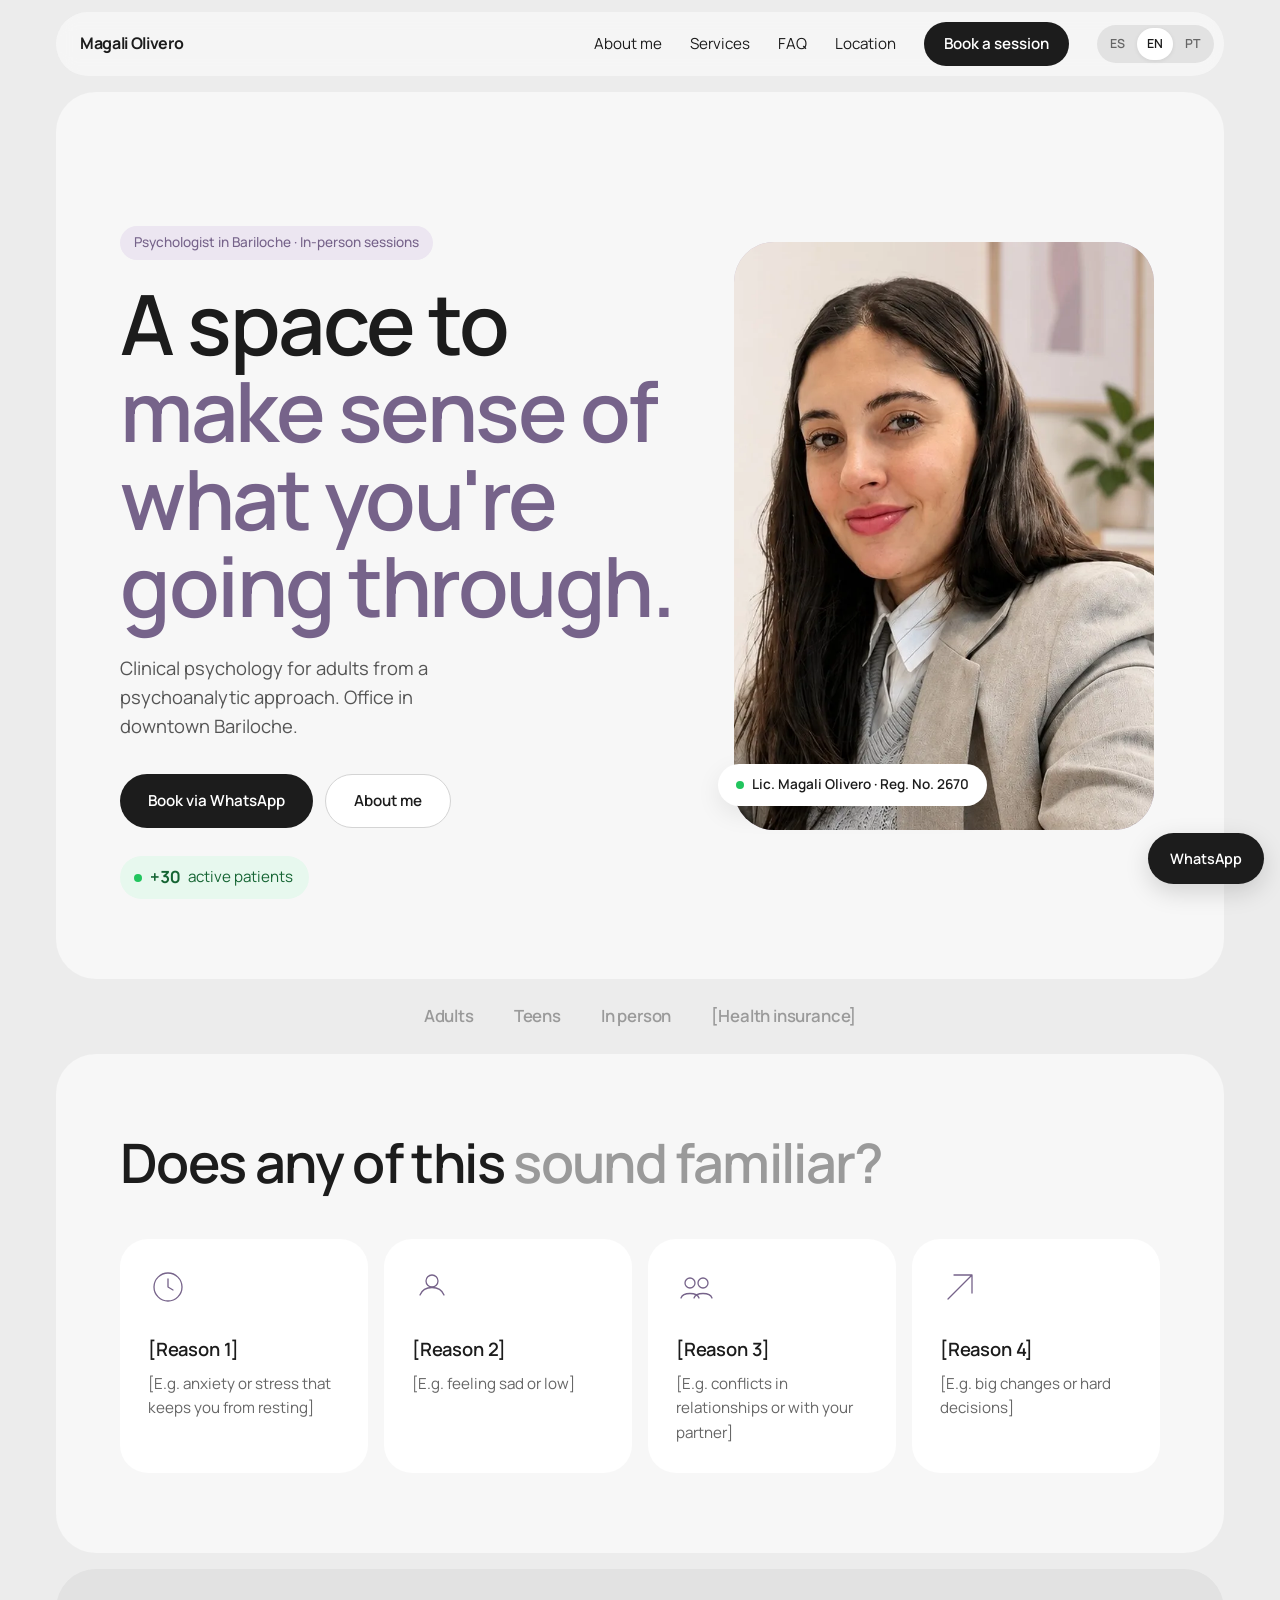
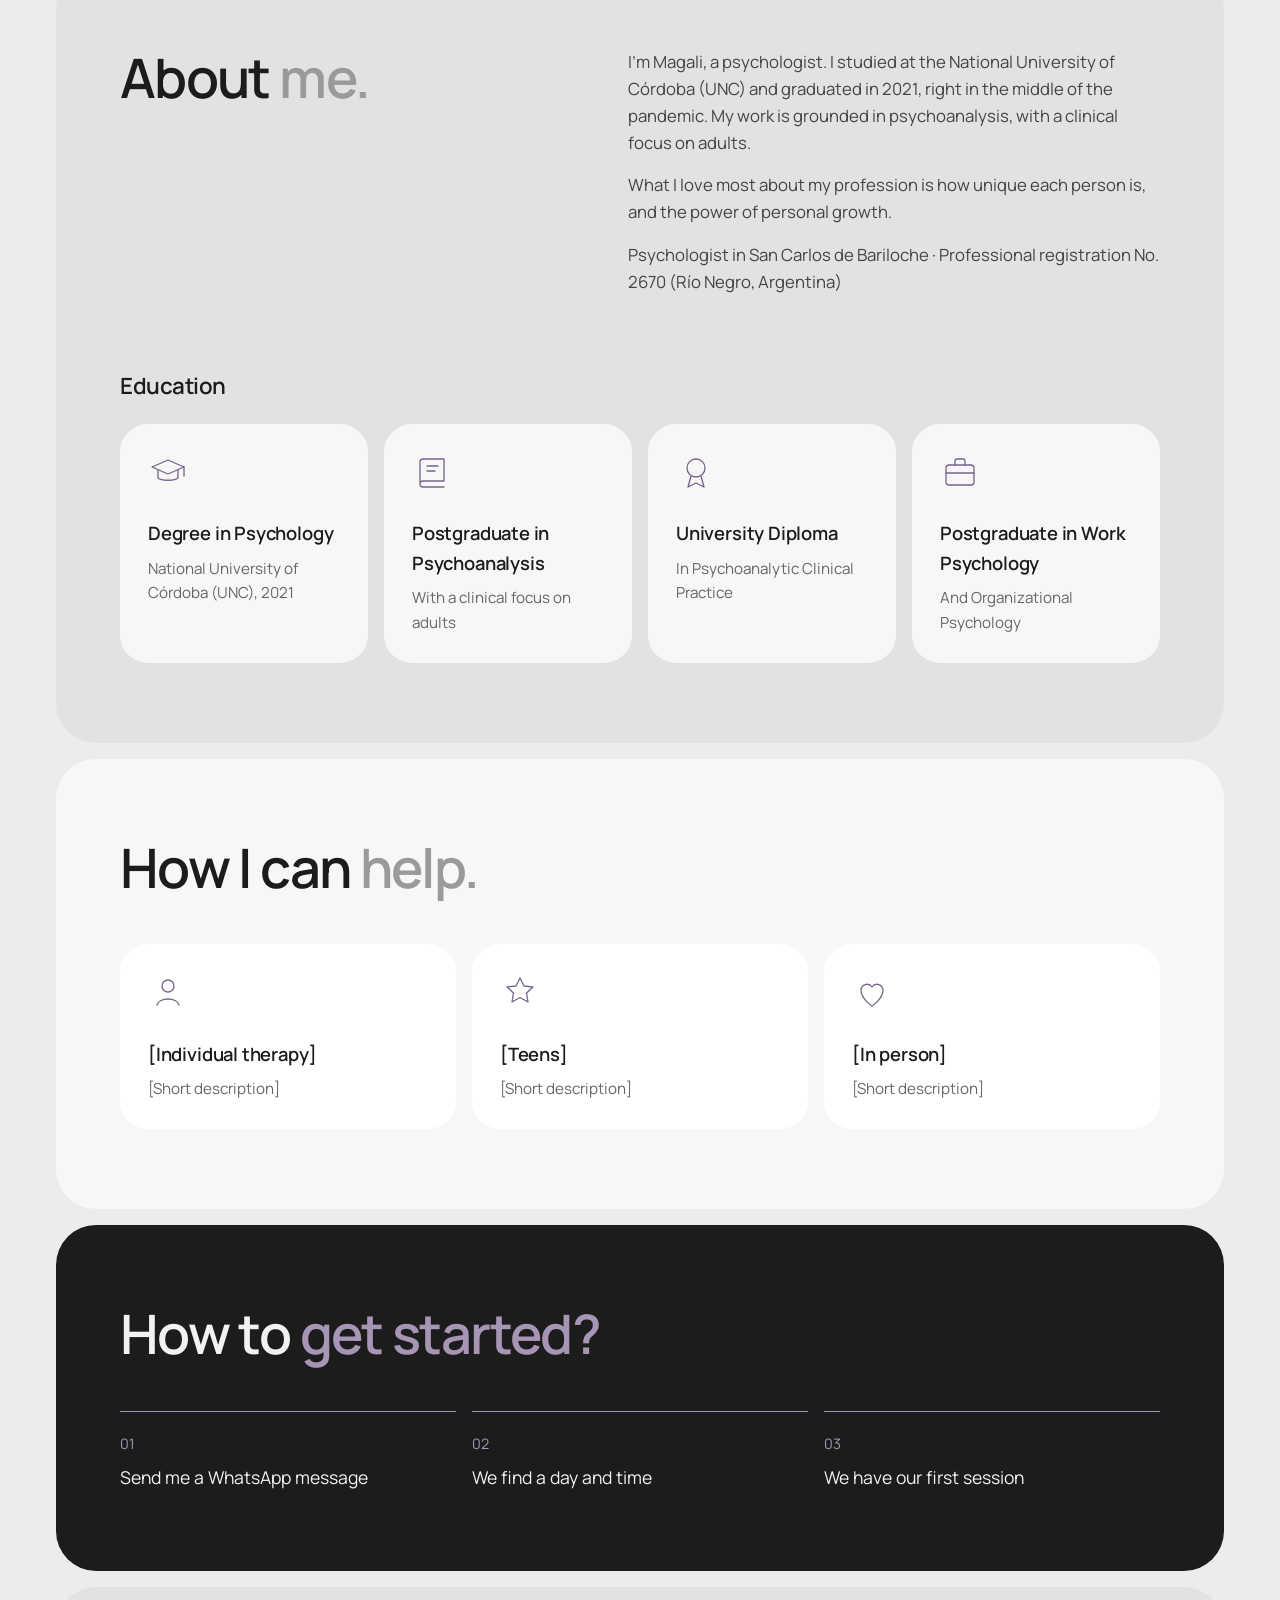
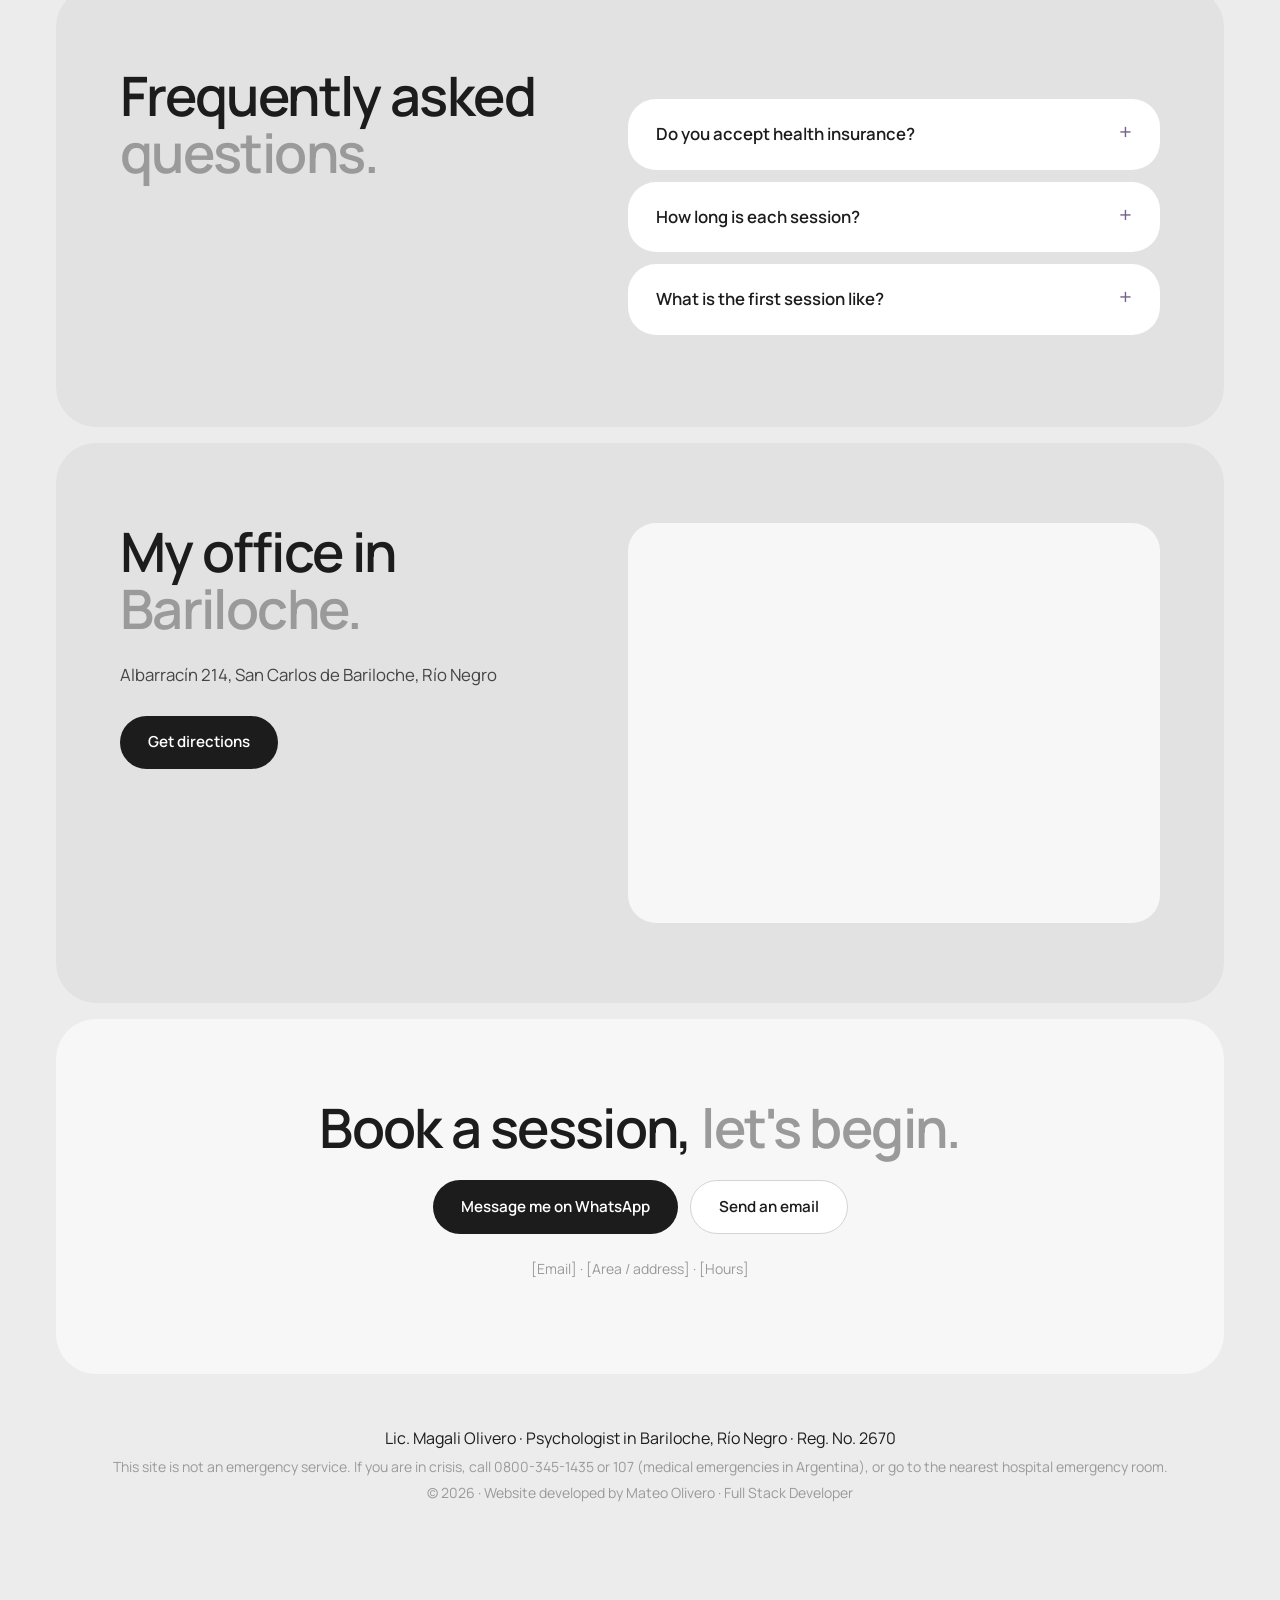
==== site/index.html @ 93c84702 "Landing page de la Lic. Magali Olivero, psicóloga en Bariloche Sitio estático de una página con turn" ====
<!doctype html>
<html lang="es">
<head>
  <meta charset="utf-8">
  <meta name="viewport" content="width=device-width, initial-scale=1">
  <!--
    SEO. TODO antes de publicar: reemplazar https://magaliolivero.com.ar/ por el dominio real
    en este bloque, en el JSON-LD de abajo, en robots.txt y en sitemap.xml.
  -->
  <title data-i18n="meta.title">Psicóloga en Bariloche · Lic. Magali Olivero | Terapia presencial</title>
  <meta name="description" data-i18n-attr="content:meta.desc" content="Psicóloga en San Carlos de Bariloche (M.P. 2670). Terapia para adultos y adolescentes, presencial en el centro de Bariloche. Pedí tu turno por WhatsApp.">
  <link rel="canonical" href="https://magaliolivero.com.ar/">
  <meta name="robots" content="index, follow">
  <meta name="geo.region" content="AR-R">
  <meta name="geo.placename" content="San Carlos de Bariloche">
  <meta name="geo.position" content="-41.1391;-71.3075">
  <meta name="ICBM" content="-41.1391, -71.3075">
  <meta name="theme-color" content="#ececec">
  <link rel="icon" href="assets/img/favicon.svg" type="image/svg+xml">

  <!-- Versiones por idioma -->
  <link rel="alternate" hreflang="es" href="https://magaliolivero.com.ar/">
  <link rel="alternate" hreflang="en" href="https://magaliolivero.com.ar/?lang=en">
  <link rel="alternate" hreflang="pt" href="https://magaliolivero.com.ar/?lang=pt">
  <link rel="alternate" hreflang="x-default" href="https://magaliolivero.com.ar/">

  <!-- Vista previa al compartir el link (WhatsApp, Facebook, Instagram, etc.) -->
  <meta property="og:type" content="website">
  <meta property="og:site_name" content="Lic. Magali Olivero · Psicóloga">
  <meta property="og:title" content="Psicóloga en Bariloche · Lic. Magali Olivero">
  <meta property="og:description" content="Terapia para adultos y adolescentes, presencial en Bariloche. Pedí tu turno por WhatsApp.">
  <meta property="og:url" content="https://magaliolivero.com.ar/">
  <meta property="og:image" content="https://magaliolivero.com.ar/assets/img/og-magali.jpg">
  <meta property="og:image:width" content="1200">
  <meta property="og:image:height" content="630">
  <meta property="og:image:alt" content="Lic. Magali Olivero, psicóloga en Bariloche">
  <meta property="og:locale" content="es_AR">
  <meta property="og:locale:alternate" content="en_US">
  <meta property="og:locale:alternate" content="pt_BR">
  <meta name="twitter:card" content="summary_large_image">

  <!-- Datos estructurados para Google (negocio local).
       Si cambia la dirección, actualizarla acá y en CONSULTORIO_DIRECCION (js/main.js) -->
  <script type="application/ld+json">
  {
    "@context": "https://schema.org",
    "@type": "MedicalBusiness",
    "@id": "https://magaliolivero.com.ar/#consultorio",
    "name": "Lic. Magali Olivero · Psicóloga",
    "description": "Psicóloga en San Carlos de Bariloche. Terapia para adultos y adolescentes, presencial en Bariloche.",
    "url": "https://magaliolivero.com.ar/",
    "image": "https://magaliolivero.com.ar/assets/img/og-magali.jpg",
    "telephone": "+5492944652915",
    "address": {
      "@type": "PostalAddress",
      "streetAddress": "Albarracín 214",
      "addressLocality": "San Carlos de Bariloche",
      "addressRegion": "Río Negro",
      "postalCode": "R8400",
      "addressCountry": "AR"
    },
    "geo": { "@type": "GeoCoordinates", "latitude": -41.1391, "longitude": -71.3075 },
    "areaServed": [
      { "@type": "City", "name": "San Carlos de Bariloche" },
      { "@type": "AdministrativeArea", "name": "Río Negro" }
    ],
    "availableLanguage": "Spanish",
    "hasMap": "https://www.google.com/maps/search/?api=1&query=Albarrac%C3%ADn%20214%2C%20San%20Carlos%20de%20Bariloche",
    "employee": {
      "@type": "Person",
      "name": "Magali Olivero",
      "honorificPrefix": "Lic.",
      "jobTitle": "Psicóloga",
      "hasCredential": {
        "@type": "EducationalOccupationalCredential",
        "credentialCategory": "Matrícula profesional",
        "identifier": "M.P. 2670"
      }
    }
  }
  </script>
  <link rel="preconnect" href="https://fonts.googleapis.com">
  <link rel="preconnect" href="https://fonts.gstatic.com" crossorigin>
  <link href="https://fonts.googleapis.com/css2?family=Manrope:wght@400;500;600;700&display=swap" rel="stylesheet">
  <link rel="stylesheet" href="css/styles.css">
</head>
<body>
  <!--
    Idiomas: el español se edita acá, en el HTML.
    Las traducciones al inglés y portugués están en js/i18n.js, con las mismas claves de data-i18n.
  -->

  <!-- 1. Encabezado -->
  <header class="site-header">
    <a class="brand" href="#inicio">Magali Olivero</a>
    <div class="header-right">
      <div class="lang-switch" role="group" aria-label="Idioma / Language / Idioma">
        <button type="button" data-lang="es" lang="es" aria-label="Español">ES</button>
        <button type="button" data-lang="en" lang="en" aria-label="English">EN</button>
        <button type="button" data-lang="pt" lang="pt" aria-label="Português">PT</button>
      </div>
      <button class="nav-toggle" data-i18n-attr="aria-label:nav.menu" aria-label="Abrir menú" aria-expanded="false">☰</button>
      <nav class="nav">
        <a href="#sobre-mi" data-i18n="nav.about">Sobre mí</a>
        <a href="#servicios" data-i18n="nav.services">Servicios</a>
        <a href="#faq" data-i18n="nav.faq">Preguntas</a>
        <a href="#ubicacion" data-i18n="nav.location">Ubicación</a>
        <a href="#contacto" class="btn btn-dark btn-small" data-i18n="nav.book">Pedir turno</a>
      </nav>
    </div>
  </header>

  <main class="container">
    <!-- 2. Portada -->
    <section id="inicio" class="block hero">
      <div>
        <h1>
          <span class="eyebrow" data-i18n="hero.eyebrow">Psicóloga en Bariloche · Atención presencial</span>
          <span class="h1-text" data-i18n="hero.title">Un espacio para <span class="muted">pensar lo que te pasa.</span></span>
        </h1>
        <p class="lead" data-i18n="hero.lead">Atención psicológica clínica para adultos desde un enfoque psicoanalítico. Consultorio en el centro de Bariloche.</p>
        <div class="actions">
          <a class="btn btn-dark js-whatsapp" href="#" data-i18n="hero.cta">Pedir turno por WhatsApp</a>
          <a class="btn btn-light" href="#sobre-mi" data-i18n="hero.more">Conoceme</a>
        </div>
        <!-- El número se cambia en PACIENTES_ACTIVOS (js/main.js) -->
        <p class="stat"><span class="dot"></span><strong class="js-pacientes">+30</strong> <span data-i18n="hero.patients">pacientes activos</span></p>
      </div>
      <div class="portrait">
        <!-- Si la foto no carga, quedan visibles las iniciales -->
        <div class="portrait-photo" aria-hidden="true">MO</div>
        <picture>
          <source srcset="assets/img/magali-cuerpo.webp" type="image/webp">
          <img class="portrait-img" src="assets/img/magali-cuerpo.jpg" alt="Lic. Magali Olivero, psicóloga en Bariloche" width="700" height="1208" fetchpriority="high" decoding="async" onerror="this.remove()">
        </picture>
        <span class="pill-tag"><span class="dot"></span><span data-i18n="hero.tag">Lic. Magali Olivero · M.P. 2670</span></span>
      </div>
    </section>

    <!-- Modalidades (en lugar de la fila de logos) -->
    <div class="chips">
      <span data-i18n="chip.adults">Adultos</span><span data-i18n="chip.teens">Adolescentes</span><span data-i18n="chip.inperson">Presencial</span><span data-i18n="chip.insurance">[Obras sociales]</span>
    </div>

    <!-- 3. ¿Te pasa esto? -->
    <section id="motivos" class="block">
      <h2 data-i18n="reasons.title">¿Te pasa algo <span class="muted">de esto?</span></h2>
      <ul class="grid-4">
        <li>
          <svg class="icon" viewBox="0 0 40 40" aria-hidden="true"><circle cx="20" cy="20" r="14"/><path d="M20 12v8l5 3"/></svg>
          <h3 data-i18n="reasons.1.t">[Motivo 1]</h3><p data-i18n="reasons.1.d">[Ej.: ansiedad o estrés que no te deja descansar]</p>
        </li>
        <li>
          <svg class="icon" viewBox="0 0 40 40" aria-hidden="true"><path d="M8 28c4-10 20-10 24 0"/><circle cx="20" cy="14" r="6"/></svg>
          <h3 data-i18n="reasons.2.t">[Motivo 2]</h3><p data-i18n="reasons.2.d">[Ej.: momentos de tristeza o desánimo]</p>
        </li>
        <li>
          <svg class="icon" viewBox="0 0 40 40" aria-hidden="true"><circle cx="14" cy="16" r="5"/><circle cx="27" cy="16" r="5"/><path d="M5 31c2-6 16-6 18 0M18 31c2-6 16-6 18 0"/></svg>
          <h3 data-i18n="reasons.3.t">[Motivo 3]</h3><p data-i18n="reasons.3.d">[Ej.: conflictos en vínculos o en la pareja]</p>
        </li>
        <li>
          <svg class="icon" viewBox="0 0 40 40" aria-hidden="true"><path d="M8 32 32 8M14 8h18v18"/></svg>
          <h3 data-i18n="reasons.4.t">[Motivo 4]</h3><p data-i18n="reasons.4.d">[Ej.: cambios o decisiones difíciles]</p>
        </li>
      </ul>
    </section>

    <!-- 4. Sobre mí -->
    <section id="sobre-mi" class="block alt">
      <div class="split">
        <h2 data-i18n="about.title">Sobre <span class="muted">mí.</span></h2>
        <div>
          <p data-i18n="about.text">Soy Magali, psicóloga. Estudié en la Universidad Nacional de Córdoba (UNC) y me recibí en 2021, en plena pandemia. Trabajo desde el psicoanálisis, con atención clínica en adultos.</p>
          <p data-i18n="about.text2">Lo que más me gusta de mi profesión es lo singular de cada persona y el poder del crecimiento personal.</p>
          <p class="small" data-i18n="about.license">Psicóloga en San Carlos de Bariloche · Matrícula N.º 2670</p>
        </div>
      </div>

      <h3 class="subhead" data-i18n="about.edu">Formación</h3>
      <ul class="grid-4">
        <li>
          <svg class="icon" viewBox="0 0 40 40" aria-hidden="true"><path d="M4 15 20 8l16 7-16 7z"/><path d="M10 18v8c3 3 17 3 20 0v-8M36 15v9"/></svg>
          <h3 data-i18n="about.edu.1.t">Licenciatura en Psicología</h3><p data-i18n="about.edu.1.d">Universidad Nacional de Córdoba (UNC), 2021</p>
        </li>
        <li>
          <svg class="icon" viewBox="0 0 40 40" aria-hidden="true"><path d="M8 32V10a3 3 0 0 1 3-3h21v22H11a3 3 0 0 0-3 3zm0 0a3 3 0 0 0 3 3h21"/><path d="M15 14h11M15 19h8"/></svg>
          <h3 data-i18n="about.edu.2.t">Posgrado en Psicoanálisis</h3><p data-i18n="about.edu.2.d">Con atención clínica en adultos</p>
        </li>
        <li>
          <svg class="icon" viewBox="0 0 40 40" aria-hidden="true"><circle cx="20" cy="16" r="9"/><path d="M15 24l-3 11 8-4 8 4-3-11"/></svg>
          <h3 data-i18n="about.edu.3.t">Diplomatura Universitaria</h3><p data-i18n="about.edu.3.d">En Clínica Psicoanalítica</p>
        </li>
        <li>
          <svg class="icon" viewBox="0 0 40 40" aria-hidden="true"><rect x="6" y="13" width="28" height="20" rx="3"/><path d="M15 13V9a2 2 0 0 1 2-2h6a2 2 0 0 1 2 2v4M6 21h28"/></svg>
          <h3 data-i18n="about.edu.4.t">Posgrado en Psicología Laboral</h3><p data-i18n="about.edu.4.d">Y Organizacional</p>
        </li>
      </ul>

    </section>

    <!-- 5. Servicios -->
    <section id="servicios" class="block">
      <h2 data-i18n="services.title">Cómo puedo <span class="muted">ayudarte.</span></h2>
      <ul class="grid-4">
        <li>
          <svg class="icon" viewBox="0 0 40 40" aria-hidden="true"><circle cx="20" cy="14" r="6"/><path d="M9 33c2-8 20-8 22 0"/></svg>
          <h3 data-i18n="services.1.t">[Terapia individual]</h3><p data-i18n="services.d">[Descripción breve]</p>
        </li>
        <li>
          <svg class="icon" viewBox="0 0 40 40" aria-hidden="true"><path d="M20 6l4 8 9 1-6.5 6 1.5 9-8-4.5L12 30l1.5-9L7 15l9-1z"/></svg>
          <h3 data-i18n="services.2.t">[Adolescentes]</h3><p data-i18n="services.d">[Descripción breve]</p>
        </li>
        <li>
          <svg class="icon" viewBox="0 0 40 40" aria-hidden="true"><path d="M20 34s-11-7-11-16a6 6 0 0 1 11-3 6 6 0 0 1 11 3c0 9-11 16-11 16z"/></svg>
          <h3 data-i18n="services.4.t">[Presencial]</h3><p data-i18n="services.d">[Descripción breve]</p>
        </li>
      </ul>
    </section>

    <!-- 6. Primer encuentro -->
    <section id="como-trabajo" class="block dark">
      <h2 data-i18n="steps.title">¿Cómo <span class="muted">empezar?</span></h2>
      <ol class="steps"><li data-i18n="steps.1">Me escribís por WhatsApp</li><li data-i18n="steps.2">Coordinamos día y horario</li><li data-i18n="steps.3">Tenemos la primera sesión</li></ol>
    </section>

    <!-- 7. Preguntas frecuentes -->
    <section id="faq" class="block alt split">
      <h2 data-i18n="faq.title">Preguntas <span class="muted">frecuentes.</span></h2>
      <div class="faq">
        <details><summary data-i18n="faq.1.q">¿Atendés por obra social?</summary><p data-i18n="faq.a">[Respuesta]</p></details>
        <details><summary data-i18n="faq.2.q">¿Cuánto dura cada sesión?</summary><p data-i18n="faq.a">[Respuesta]</p></details>
        <details><summary data-i18n="faq.3.q">¿Cómo es la primera sesión?</summary><p data-i18n="faq.a">[Respuesta]</p></details>
      </div>
    </section>

    <!-- Ubicación del consultorio -->
    <!-- La dirección se cambia en un solo lugar: CONSULTORIO_DIRECCION en js/main.js -->
    <section id="ubicacion" class="block alt split">
      <div>
        <h2 data-i18n="location.title">Consultorio en <span class="muted">Bariloche.</span></h2>
        <address class="address"><span class="js-direccion">Albarracín 214, San Carlos de Bariloche, Río Negro</span></address>
        <a class="btn btn-dark js-como-llegar" href="#" target="_blank" rel="noopener" data-i18n="location.cta">Cómo llegar</a>
      </div>
      <div class="map">
        <iframe class="js-mapa" data-i18n-attr="title:location.map" title="Mapa del consultorio en Google Maps" loading="lazy" referrerpolicy="no-referrer-when-downgrade" allowfullscreen></iframe>
      </div>
    </section>

    <!-- 8. Contacto -->
    <section id="contacto" class="block contact">
      <h2 data-i18n="contact.title">Pedí tu turno, <span class="muted">empecemos.</span></h2>
      <div class="actions">
        <a class="btn btn-dark js-whatsapp" href="#" data-i18n="contact.wa">Escribime por WhatsApp</a>
        <a class="btn btn-light" href="mailto:[email]" data-i18n="contact.email">Enviar un email</a>
      </div>
      <p class="small" data-i18n="contact.info">[Email] · [Zona / dirección] · [Horarios]</p>
    </section>
  </main>

  <!-- 9. Pie -->
  <footer class="site-footer">
    <p data-i18n="footer.name">Lic. Magali Olivero · Psicóloga en Bariloche, Río Negro · M.P. 2670</p>
    <p class="small" data-i18n="footer.crisis">Este sitio no es un servicio de emergencias. Si estás en crisis, llamá al 135 (CABA y GBA) o al 0800-345-1435, o acercate a la guardia más cercana.</p>
    <p class="small">© <span id="year"></span> · <span data-i18n="footer.dev">Sitio desarrollado por Mateo Olivero · Full Stack Developer</span></p>
  </footer>

  <a class="whatsapp-float js-whatsapp" href="#" aria-label="WhatsApp">WhatsApp</a>
  <script src="js/i18n.js"></script>
  <script src="js/main.js"></script>
</body>
</html>
---- site/css/styles.css ----
/* Estilo minimalista: grises claros, bloques muy redondeados, botones píldora */
:root {
  --color-bg: #ececec;
  --color-block: #f7f7f7;
  --color-block-alt: #e2e2e2;
  --color-text: #1c1c1c;
  --color-muted: #9a9a9a;
  --color-line: #d4d4d4;
  --color-dark: #1c1c1c;
  --color-accent: #a795b5;       /* lila de marca: fondos, detalles, texto sobre oscuro */
  --color-accent-ink: #76638a;   /* lila oscurecido para texto sobre fondo claro (contraste AA) */
  --color-accent-soft: #ece6f1;
  --font-body: "Manrope", system-ui, -apple-system, "Segoe UI", sans-serif;
  --radius-xl: 40px;
  --radius-lg: 28px;
  --max-width: 1200px;
}
* { box-sizing: border-box; }
html { scroll-behavior: smooth; }
body { margin: 0; font-family: var(--font-body); color: var(--color-text); background: var(--color-bg); line-height: 1.6; }
img { max-width: 100%; display: block; }
.container { max-width: var(--max-width); margin: 0 auto; padding: 0 16px; }
.small { font-size: .875rem; color: var(--color-muted); }
.muted { color: var(--color-muted); }
h1 .muted { color: var(--color-accent-ink); }

/* Títulos grandes en dos tonos */
h1, h2 { font-weight: 600; letter-spacing: -.03em; line-height: 1.05; margin: 0 0 24px; }
h1 { font-size: clamp(2.6rem, 7vw, 5.2rem); }
h2 { font-size: clamp(2rem, 4.5vw, 3.4rem); }
.lead { font-size: 1.15rem; color: #555; max-width: 34ch; margin: 0 0 32px; }
h1 .eyebrow { font-size: .85rem; font-weight: 500; letter-spacing: 0; line-height: 1.6; }
.h1-text { display: block; }
.address { font-style: normal; }
.eyebrow { display: inline-block; font-size: .85rem; color: var(--color-accent-ink); background: var(--color-accent-soft); border-radius: 999px; padding: 6px 14px; margin-bottom: 20px; }

/* Bloques */
.block { background: var(--color-block); border-radius: var(--radius-xl); padding: 48px 24px; margin: 16px 0; }
.block.alt { background: var(--color-block-alt); }
.block.dark { background: var(--color-dark); color: #f2f2f2; }
.block.dark .muted { color: var(--color-accent); }
@media (min-width: 768px) { .block { padding: 80px 64px; } }

/* Encabezado */
.site-header { position: sticky; top: 12px; z-index: 10; margin: 12px 16px 0; display: flex; align-items: center; justify-content: space-between; gap: 16px; padding: 10px 10px 10px 24px; background: rgba(247, 247, 247, .85); backdrop-filter: blur(10px); border-radius: 999px; }
@media (min-width: 1232px) { .site-header { margin: 12px auto 0; max-width: calc(var(--max-width) - 32px); } }
.brand { font-weight: 700; color: inherit; text-decoration: none; letter-spacing: -.02em; }
.nav { display: none; gap: 28px; align-items: center; }
.nav.open { display: flex; flex-direction: column; align-items: stretch; position: absolute; top: calc(100% + 8px); left: 0; right: 0; background: var(--color-block); padding: 20px; border-radius: var(--radius-lg); gap: 12px; }
.nav a { color: inherit; text-decoration: none; font-size: .95rem; }
.nav-toggle { background: var(--color-dark); color: #fff; border: 0; width: 44px; height: 44px; border-radius: 50%; font-size: 1.1rem; cursor: pointer; }
@media (min-width: 768px) { .nav { display: flex; } .nav-toggle { display: none; } }

.header-right { display: flex; align-items: center; gap: 12px; }
@media (min-width: 768px) { .header-right { flex-direction: row-reverse; gap: 28px; } }

/* Selector de idioma */
.lang-switch { display: flex; gap: 2px; background: var(--color-block-alt); border-radius: 999px; padding: 3px; }
.lang-switch button { border: 0; background: none; font: inherit; font-size: .78rem; font-weight: 600; color: #666; padding: 6px 10px; border-radius: 999px; cursor: pointer; }
.lang-switch button[aria-pressed="true"] { background: #fff; color: var(--color-text); box-shadow: 0 1px 4px rgba(0, 0, 0, .08); }
.lang-switch button:hover { color: var(--color-accent-ink); }

/* Botones píldora */
.btn { display: inline-flex; align-items: center; gap: 10px; padding: 14px 28px; border-radius: 999px; text-decoration: none; font-weight: 600; font-size: .95rem; transition: transform .15s, background .15s; }
.btn:hover { transform: translateY(-2px); }
.btn-dark { background: var(--color-dark); color: #fff; }
.btn-dark:hover { background: #3a3a3a; }
.btn-light { background: #fff; color: var(--color-text); border: 1px solid var(--color-line); }
.btn-light:hover { border-color: var(--color-accent); }
.btn-small { padding: 10px 20px; }
.nav .btn-dark { color: #fff; }
.actions { display: flex; flex-wrap: wrap; gap: 12px; }

/* Portada */
.hero { display: grid; gap: 48px; align-items: center; }
@media (min-width: 900px) { .hero { grid-template-columns: 1.3fr 1fr; } }
.portrait { position: relative; justify-self: center; width: min(100%, 340px); aspect-ratio: 3 / 4; }
@media (min-width: 900px) { .portrait { width: min(100%, 420px); aspect-ratio: 4 / 5.6; } }
.portrait-photo { width: 100%; height: 100%; border-radius: var(--radius-xl); object-fit: cover; background: linear-gradient(145deg, #c9bcd3, var(--color-accent)); display: grid; place-items: center; font-size: 4rem; font-weight: 600; color: #fff; letter-spacing: -.04em; }
.portrait-img { position: absolute; inset: 0; width: 100%; height: 100%; border-radius: var(--radius-xl); object-fit: cover; object-position: center top; }
.pill-tag { position: absolute; z-index: 1; bottom: 24px; left: -16px; background: #fff; border-radius: 999px; padding: 10px 18px; font-size: .85rem; font-weight: 600; box-shadow: 0 8px 24px rgba(0, 0, 0, .08); display: flex; align-items: center; gap: 8px; }
.stat { display: inline-flex; align-items: center; gap: 8px; margin: 28px 0 0; padding: 8px 16px 8px 14px; border-radius: 999px; background: #e7f8ee; color: #166534; font-size: .95rem; }
.stat strong { font-size: 1.05rem; font-variant-numeric: tabular-nums; }
.pill-tag .dot, .stat .dot { width: 8px; height: 8px; border-radius: 50%; background: #22c55e; animation: online 2s ease-out infinite; }
@keyframes online { 0% { box-shadow: 0 0 0 0 rgba(34, 197, 94, .5); } 70%, 100% { box-shadow: 0 0 0 7px rgba(34, 197, 94, 0); } }
@media (prefers-reduced-motion: reduce) { .pill-tag .dot, .stat .dot { animation: none; } }

/* Fila de modalidades (reemplaza la fila de logos) */
.chips { display: flex; flex-wrap: wrap; justify-content: center; gap: 12px 40px; padding: 8px 0; color: var(--color-muted); font-weight: 600; font-size: 1.05rem; letter-spacing: -.01em; }

/* Grilla de íconos */
.grid-4 { list-style: none; padding: 0; margin: 48px 0 0; display: grid; gap: 16px; grid-template-columns: repeat(auto-fit, minmax(230px, 1fr)); }
.grid-4 li { background: #fff; border-radius: var(--radius-lg); padding: 28px; }
.block.alt .grid-4 li { background: var(--color-block); }
.grid-4 h3 { font-size: 1.15rem; font-weight: 600; letter-spacing: -.01em; margin: 20px 0 8px; }
.grid-4 p { margin: 0; color: #666; font-size: .95rem; }
.icon { width: 40px; height: 40px; stroke: var(--color-accent-ink); stroke-width: 1.3; fill: none; stroke-linecap: round; stroke-linejoin: round; }

/* Sobre mí */
.split { display: grid; gap: 32px; }
@media (min-width: 900px) { .split { grid-template-columns: 1fr 1.2fr; gap: 64px; } }
.split p { margin: 0 0 16px; color: #444; font-size: 1.05rem; }

.subhead { font-size: 1.4rem; font-weight: 600; letter-spacing: -.02em; margin: 56px 0 0; }
.subhead + .grid-4 { margin-top: 20px; }

/* Pasos */
.steps { list-style: none; padding: 0; margin: 48px 0 0; display: grid; gap: 16px; counter-reset: paso; grid-template-columns: repeat(auto-fit, minmax(230px, 1fr)); }
.steps li { counter-increment: paso; border-top: 1px solid var(--color-accent); padding-top: 20px; font-size: 1.1rem; }
.steps li::before { content: "0" counter(paso); display: block; color: var(--color-accent); font-size: .9rem; margin-bottom: 8px; }

/* Preguntas frecuentes */
.faq { margin-top: 32px; }
details { background: #fff; border-radius: var(--radius-lg); padding: 22px 28px; margin-bottom: 12px; }
summary { cursor: pointer; font-weight: 600; font-size: 1.05rem; list-style: none; display: flex; justify-content: space-between; gap: 16px; }
summary::-webkit-details-marker { display: none; }
summary::after { content: "+"; color: var(--color-accent-ink); font-weight: 400; font-size: 1.4rem; line-height: 1; }
details[open] summary::after { content: "−"; }
details p { margin: 12px 0 0; color: #555; }

/* Ubicación */
.address { color: #444; font-size: 1.05rem; margin: 0 0 28px; }
.map { border-radius: var(--radius-lg); overflow: hidden; background: var(--color-block); aspect-ratio: 4 / 3; }
.map iframe { width: 100%; height: 100%; border: 0; display: block; filter: grayscale(.35); }

/* Contacto */
.contact { text-align: center; }
.contact h2 { margin-left: auto; margin-right: auto; }
.contact .actions { justify-content: center; margin-bottom: 24px; }

/* Pie */
.site-footer { padding: 32px 16px 96px; text-align: center; }
.site-footer p { margin: 4px 0; }

.whatsapp-float { position: fixed; right: 16px; bottom: 16px; background: var(--color-dark); color: #fff; padding: 14px 22px; border-radius: 999px; text-decoration: none; font-weight: 600; font-size: .9rem; box-shadow: 0 8px 24px rgba(0, 0, 0, .15); z-index: 20; }
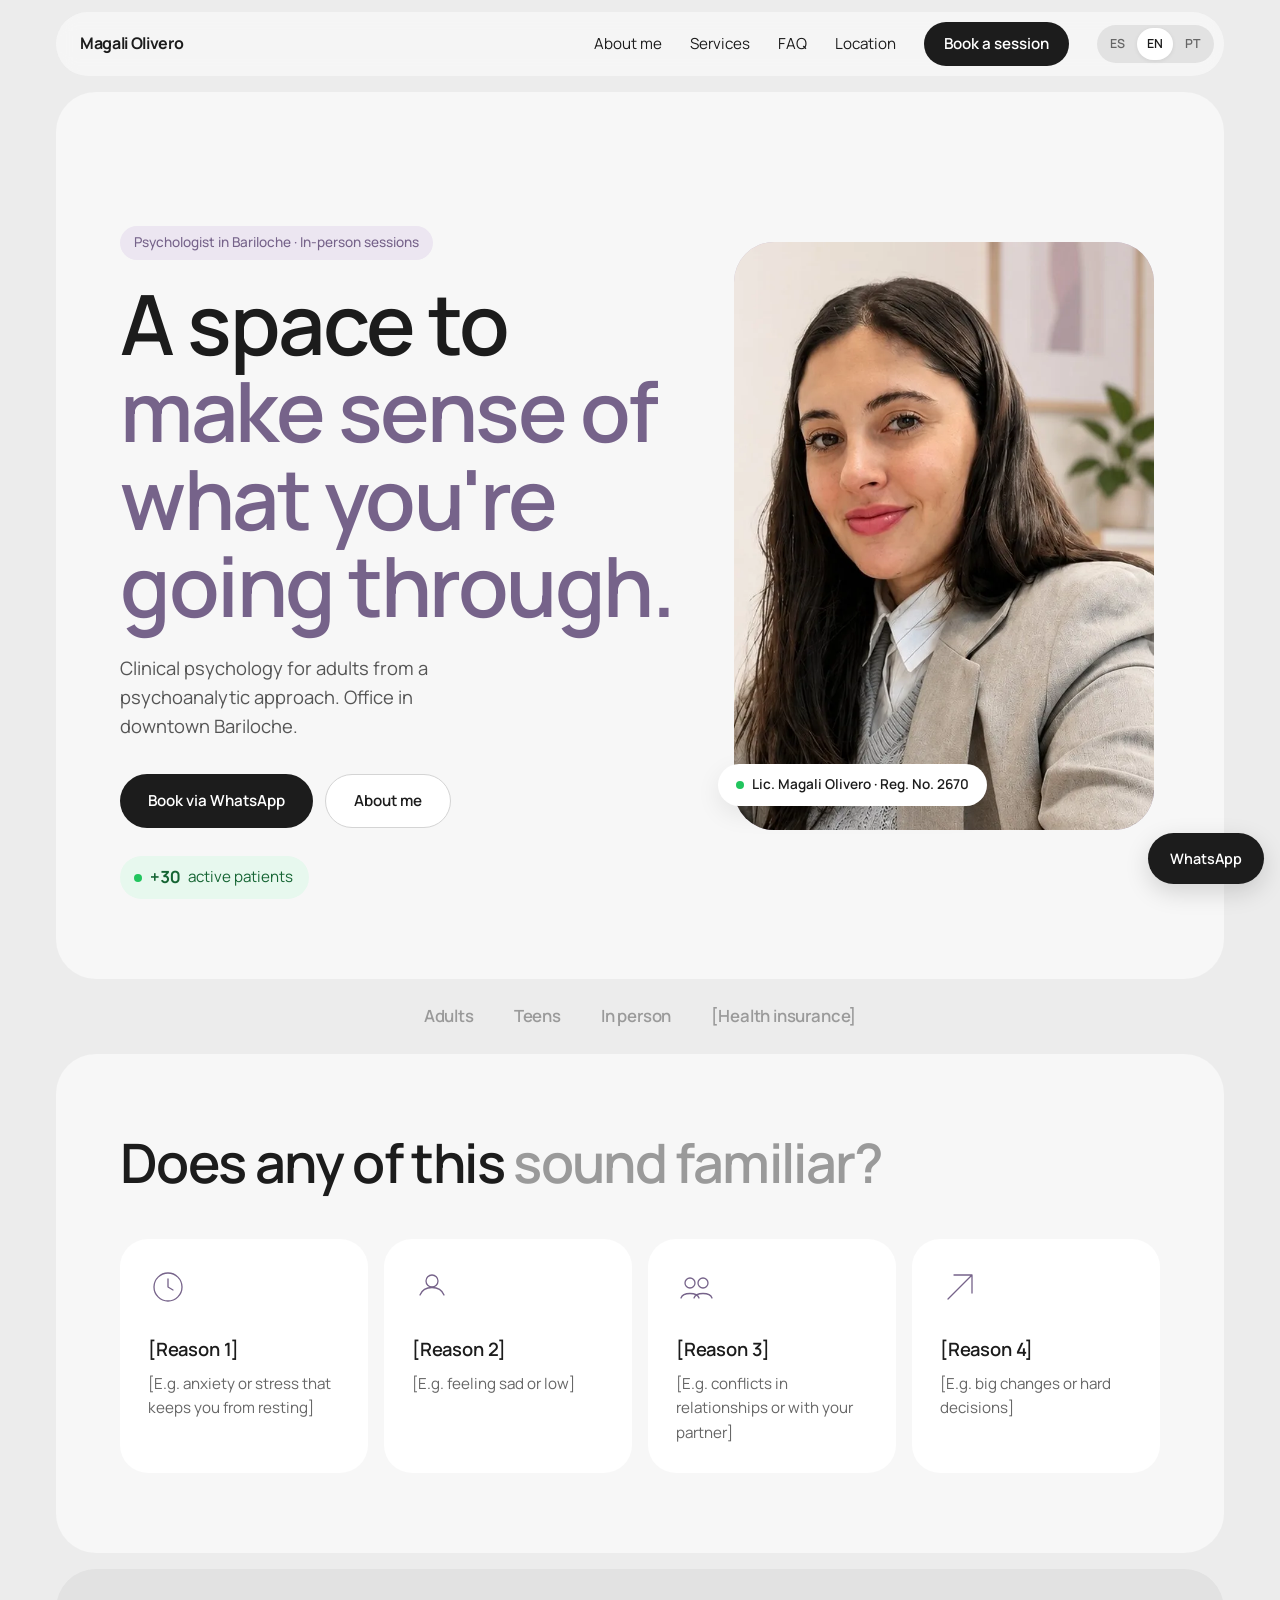
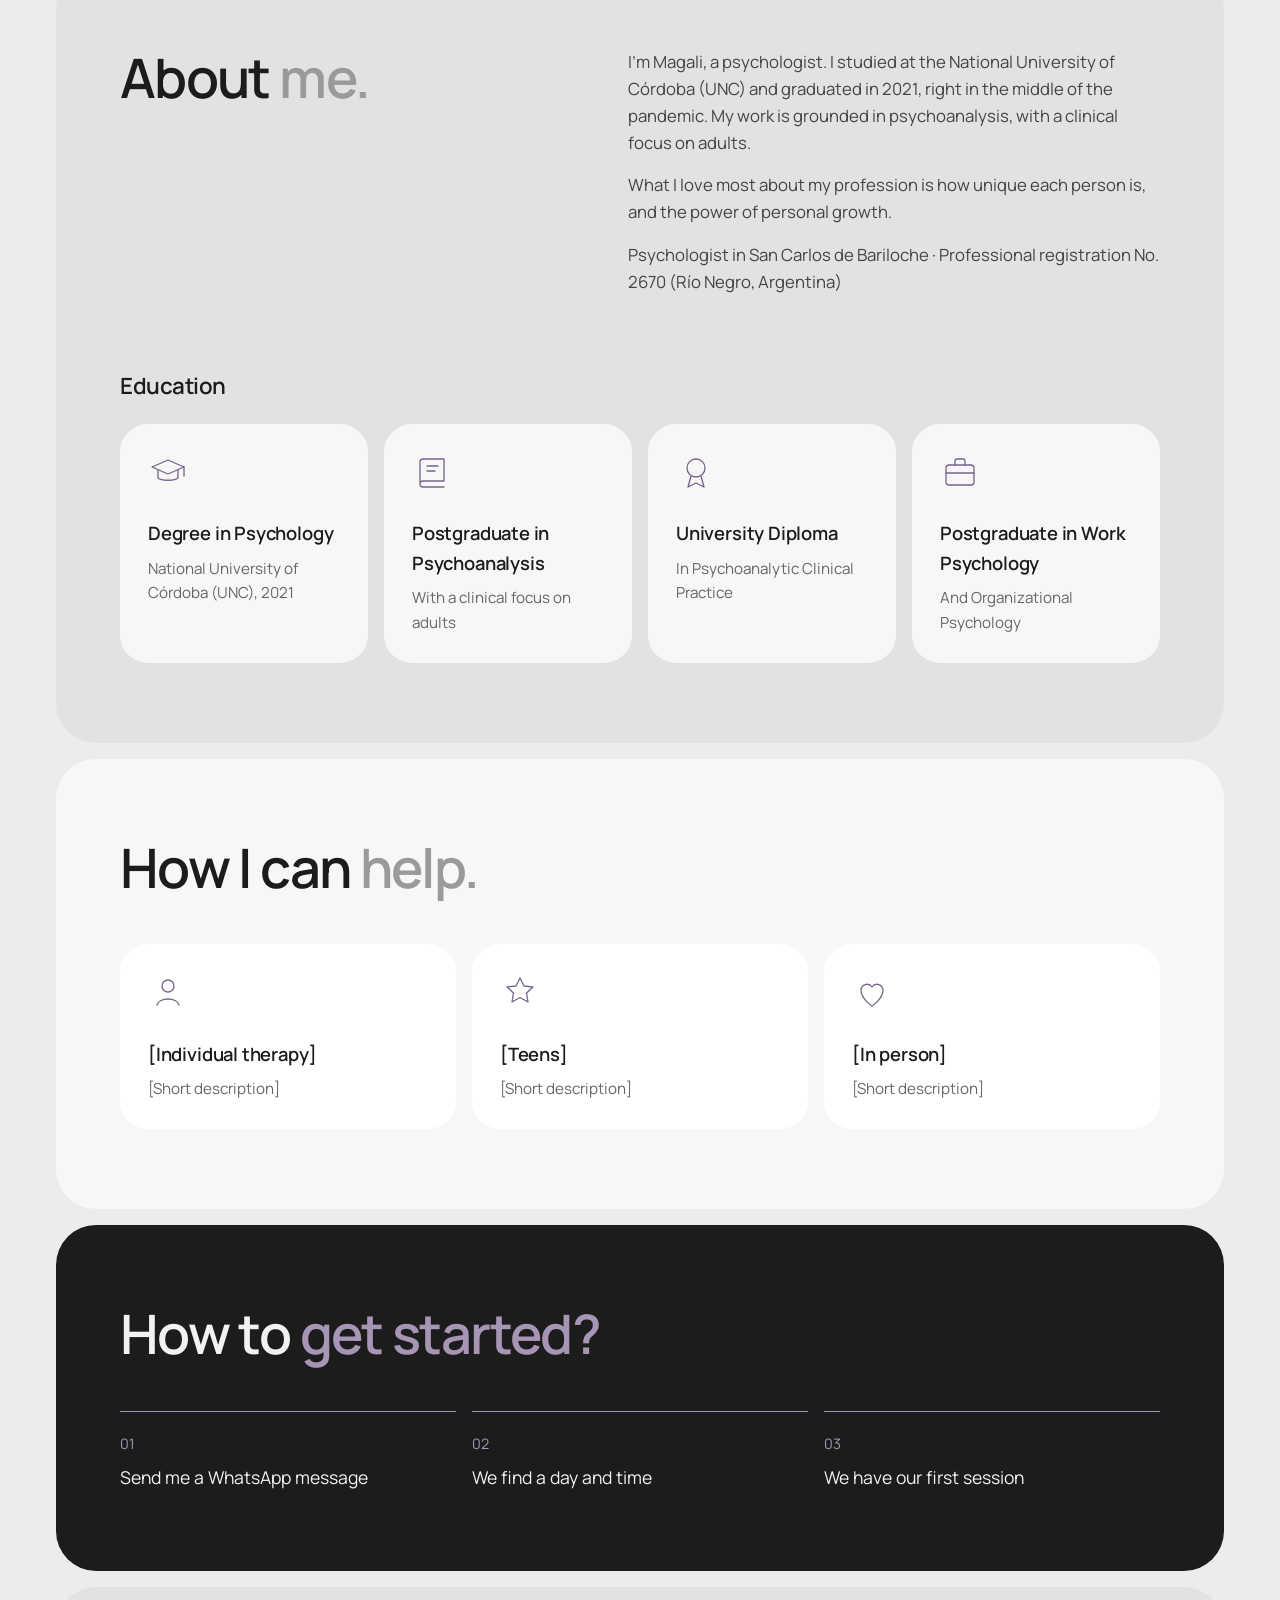
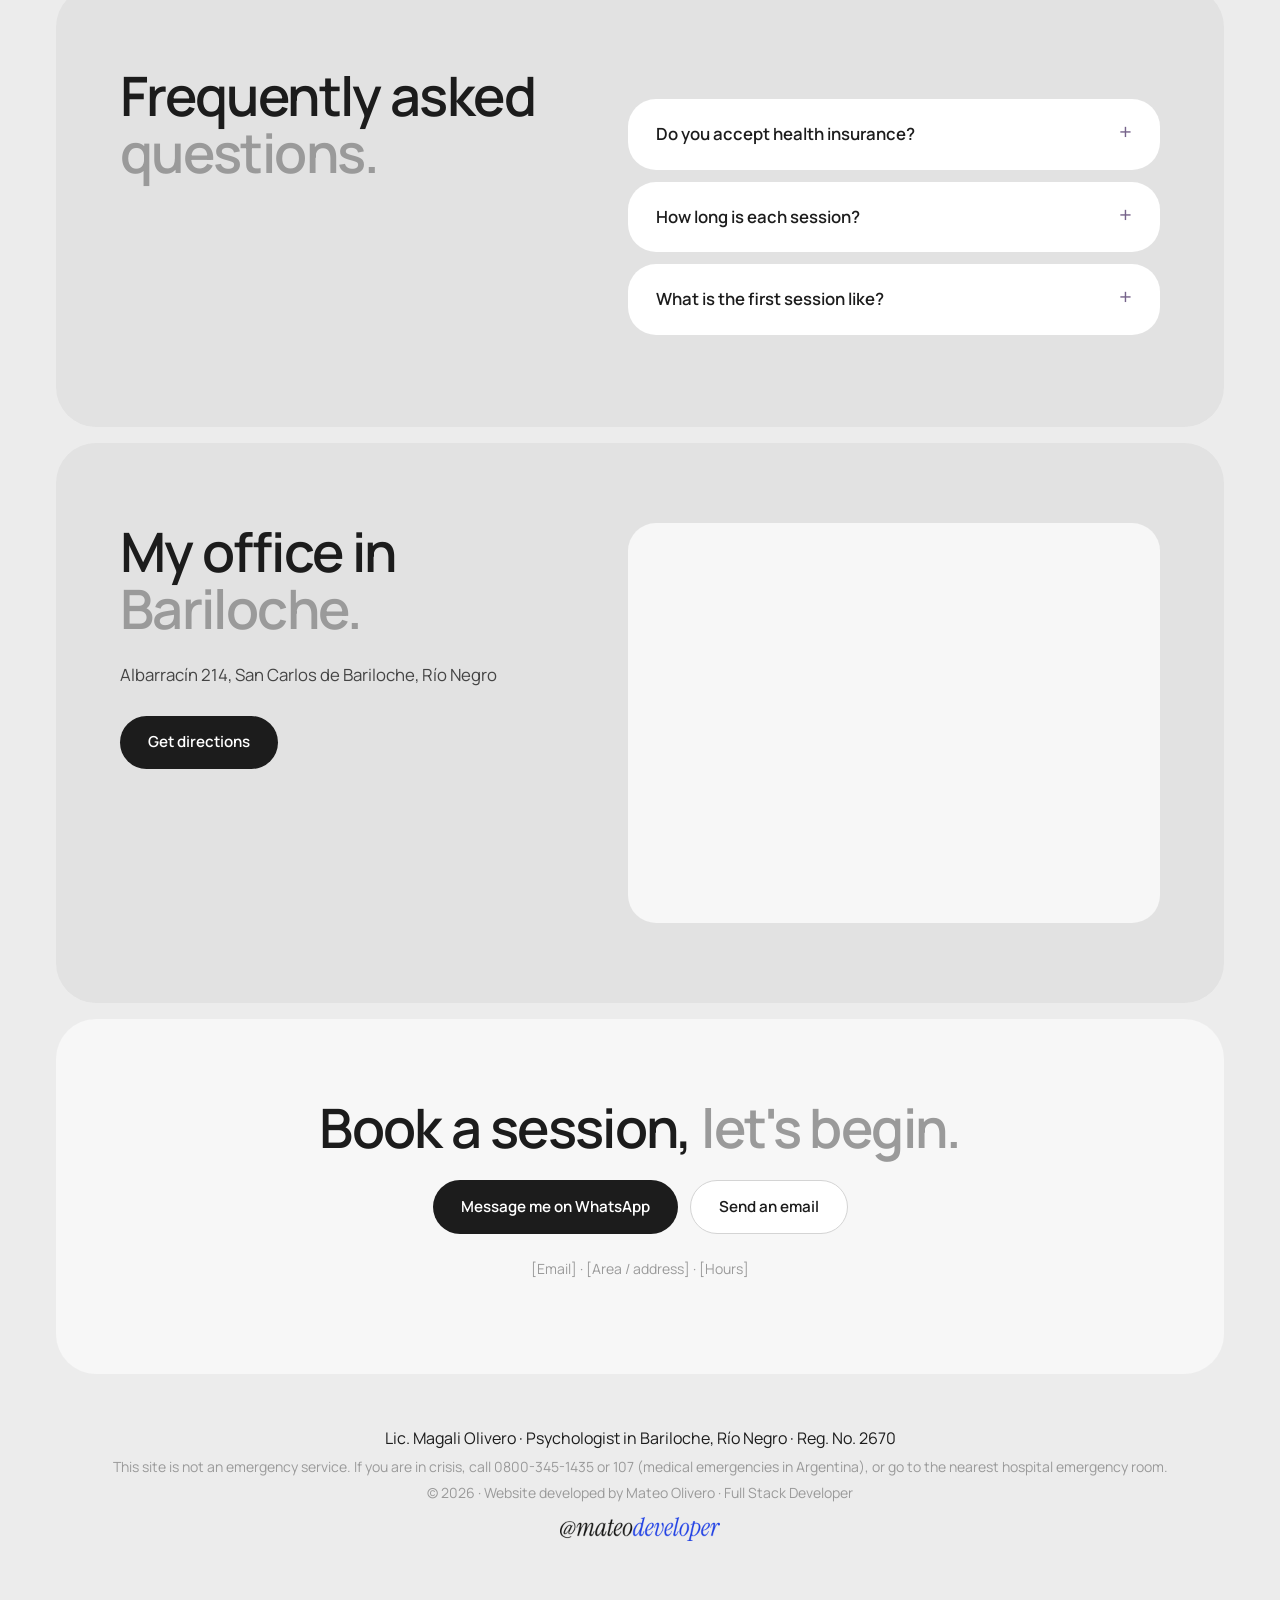
==== commit 9bc8feae: "Agrega la firma del desarrollador en el pie de página Co-Authored-By: Claude Opus 5.5 (1M context) <" ====
--- a/site/index.html
+++ b/site/index.html
@@ -262,6 +262,7 @@
     <p data-i18n="footer.name">Lic. Magali Olivero · Psicóloga en Bariloche, Río Negro · M.P. 2670</p>
     <p class="small" data-i18n="footer.crisis">Este sitio no es un servicio de emergencias. Si estás en crisis, llamá al 135 (CABA y GBA) o al 0800-345-1435, o acercate a la guardia más cercana.</p>
     <p class="small">© <span id="year"></span> · <span data-i18n="footer.dev">Sitio desarrollado por Mateo Olivero · Full Stack Developer</span></p>
+    <img class="dev-signature" src="assets/img/firma-mateo.png" alt="Firma de Mateo Olivero (@mateodeveloper)" width="160" height="24" loading="lazy" decoding="async">
   </footer>
 
   <a class="whatsapp-float js-whatsapp" href="#" aria-label="WhatsApp">WhatsApp</a>
--- a/site/css/styles.css
+++ b/site/css/styles.css
@@ -131,5 +131,6 @@
 /* Pie */
 .site-footer { padding: 32px 16px 96px; text-align: center; }
 .site-footer p { margin: 4px 0; }
+.dev-signature { display: block; width: 160px; height: auto; margin: 12px auto 0; }
 
 .whatsapp-float { position: fixed; right: 16px; bottom: 16px; background: var(--color-dark); color: #fff; padding: 14px 22px; border-radius: 999px; text-decoration: none; font-weight: 600; font-size: .9rem; box-shadow: 0 8px 24px rgba(0, 0, 0, .15); z-index: 20; }
